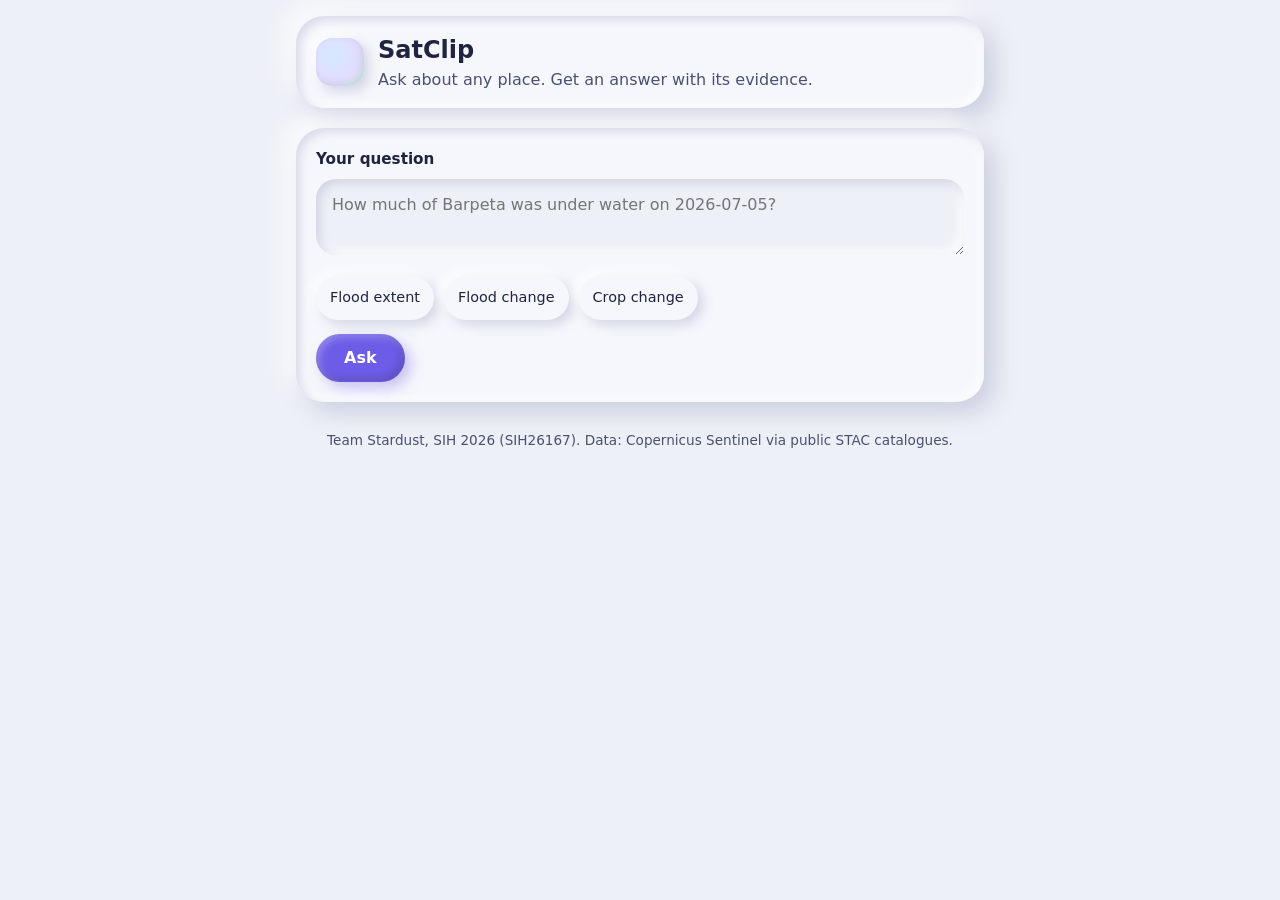
==== frontend/index.html @ f4779ae5 "Run 2: M1 architecture and working backend/frontend scaffold; SOLUTION v1.1, NOVELTY v2, STATE and P" ====
<!doctype html>
<html lang="en">
<head>
  <meta charset="utf-8">
  <meta name="viewport" content="width=device-width, initial-scale=1">
  <title>SatClip</title>
  <link rel="stylesheet" href="styles.css">
</head>
<body>
  <a class="skip" href="#ask">Skip to question</a>
  <header class="top clay">
    <span class="logo" aria-hidden="true"></span>
    <div>
      <h1>SatClip</h1>
      <p class="tag">Ask about any place. Get an answer with its evidence.</p>
    </div>
  </header>

  <main>
    <form id="ask" class="clay panel" autocomplete="off">
      <label for="q" class="label">Your question</label>
      <textarea id="q" rows="2" required minlength="3"
        placeholder="How much of Barpeta was under water on 2026-07-05?"></textarea>
      <div class="chips" role="group" aria-label="Example questions">
        <button type="button" class="chip clay-sm" data-q="How much of Barpeta was under water on 2026-07-05?">Flood extent</button>
        <button type="button" class="chip clay-sm" data-q="Did the flood spread in Barpeta between 2026-06-15 and 2026-07-05?">Flood change</button>
        <button type="button" class="chip clay-sm" data-q="Did the crop decline in Darbhanga between 2026-06-01 and 2026-09-01?">Crop change</button>
      </div>
      <button type="submit" class="go clay-btn">Ask</button>
    </form>

    <section id="understood" class="clay panel hidden" aria-live="polite">
      <h2 class="label">I understood your question as</h2>
      <p id="understood-text"></p>
      <div class="progress clay-inset" aria-hidden="true"><span id="bar"></span></div>
      <p id="progress-text" class="muted"></p>
    </section>

    <section id="card" class="clay panel hidden" aria-live="polite">
      <h2 class="label" id="card-title">Answer</h2>
      <p id="answer" class="answer"></p>
      <div id="evidence" class="chips"></div>
      <p id="next" class="next hidden"></p>
      <p class="muted"><a id="receipt" href="#" target="_blank" rel="noopener">View receipt</a> (re-run this answer)</p>
    </section>
  </main>

  <footer class="muted foot">Team Stardust, SIH 2026 (SIH26167). Data: Copernicus Sentinel via public STAC catalogues.</footer>
  <script src="app.js"></script>
</body>
</html>
---- frontend/styles.css ----
/* SatClip claymorphism tokens: soft extruded surfaces, paired outer and inner shadows,
   pastel palette with text kept at WCAG AA contrast or better. Full UX arrives in M4. */
:root {
  --bg: #eef0f7;
  --surface: #f6f7fc;
  --ink: #1f2440;        /* 13.9:1 on --surface */
  --muted: #4a5070;      /* 7.4:1 on --surface */
  --accent: #6c5ce7;
  --accent-ink: #ffffff;
  --mint: #c9f2e3;
  --peach: #ffe1cc;
  --lilac: #e4dcff;
  --sky: #d3e9ff;
  --warn: #8a4b00;
  --warn-bg: #fff0d6;
  --radius: 28px;
  --shadow-out: 10px 10px 24px rgba(108, 116, 160, .28), -10px -10px 24px rgba(255, 255, 255, .9);
  --shadow-in: inset 4px 4px 10px rgba(108, 116, 160, .22), inset -4px -4px 10px rgba(255, 255, 255, .85);
  --shadow-sm: 5px 5px 12px rgba(108, 116, 160, .25), -5px -5px 12px rgba(255, 255, 255, .9);
  --focus: 0 0 0 4px #ffffff, 0 0 0 7px var(--accent);
}
@media (prefers-color-scheme: dark) {
  :root {
    --bg: #23263a; --surface: #2b2f47; --ink: #eef0fb; --muted: #c2c6e0;
    --mint: #2f5a4c; --peach: #5e4232; --lilac: #463d72; --sky: #2f4a66;
    --warn: #ffd59a; --warn-bg: #4d3a1c;
    --shadow-out: 10px 10px 24px rgba(0, 0, 0, .45), -8px -8px 20px rgba(70, 76, 110, .45);
    --shadow-in: inset 4px 4px 10px rgba(0, 0, 0, .45), inset -4px -4px 10px rgba(70, 76, 110, .4);
    --shadow-sm: 5px 5px 12px rgba(0, 0, 0, .4), -4px -4px 10px rgba(70, 76, 110, .4);
    --focus: 0 0 0 4px var(--bg), 0 0 0 7px #a99cff;
  }
}
* { box-sizing: border-box; }
body {
  margin: 0; background: var(--bg); color: var(--ink);
  font: 16px/1.5 "Nunito", "Segoe UI", system-ui, sans-serif;
  padding: 16px; max-width: 720px; margin-inline: auto;
}
.skip { position: absolute; left: -999px; }
.skip:focus { left: 16px; top: 16px; background: var(--surface); padding: 8px 12px; border-radius: 12px; }
.clay { background: var(--surface); border-radius: var(--radius); box-shadow: var(--shadow-out), var(--shadow-in); }
.clay-sm { background: var(--surface); border-radius: 999px; box-shadow: var(--shadow-sm); }
.clay-inset { background: var(--bg); border-radius: 999px; box-shadow: var(--shadow-in); }
.top { display: flex; gap: 14px; align-items: center; padding: 16px 20px; margin-bottom: 20px; }
.logo { width: 48px; height: 48px; border-radius: 16px; flex: none;
  background: radial-gradient(circle at 35% 35%, var(--sky), var(--lilac) 60%, var(--mint));
  box-shadow: var(--shadow-sm), inset -3px -3px 8px rgba(0,0,0,.08); }
h1 { margin: 0; font-size: 1.5rem; }
.tag, .muted { color: var(--muted); margin: 0; }
.panel { padding: 20px; margin-bottom: 20px; }
.label { display: block; font-weight: 700; font-size: .95rem; margin: 0 0 8px; }
textarea {
  width: 100%; border: 0; resize: vertical; font: inherit; color: var(--ink);
  background: var(--bg); border-radius: 20px; padding: 14px 16px; box-shadow: var(--shadow-in);
}
.chips { display: flex; flex-wrap: wrap; gap: 10px; margin: 14px 0; }
.chip { border: 0; padding: 8px 14px; font: inherit; font-size: .9rem; color: var(--ink); cursor: pointer; min-height: 44px; }
.chip.ev { cursor: default; }
.chip.scene { background: var(--sky); } .chip.date { background: var(--peach); }
.chip.conf { background: var(--mint); } .chip.tiles { background: var(--lilac); }
.go, .clay-btn {
  border: 0; border-radius: 999px; padding: 12px 28px; min-height: 48px; font: inherit; font-weight: 800;
  background: var(--accent); color: var(--accent-ink); cursor: pointer;
  box-shadow: 6px 6px 14px rgba(108, 92, 231, .35), inset -3px -3px 8px rgba(0,0,0,.18), inset 3px 3px 8px rgba(255,255,255,.3);
}
.go:active { transform: translateY(1px); box-shadow: inset 3px 3px 8px rgba(0,0,0,.25); }
:focus-visible { outline: none; box-shadow: var(--focus) !important; }
.progress { height: 14px; overflow: hidden; margin: 12px 0 6px; }
.progress span { display: block; height: 100%; width: 0; border-radius: 999px; background: var(--accent); transition: width .3s; }
.answer { font-size: 1.25rem; font-weight: 800; margin: 0 0 6px; }
.next { background: var(--warn-bg); color: var(--warn); border-radius: 18px; padding: 12px 14px; font-weight: 700; }
.abstain .answer { color: var(--warn); }
.hidden { display: none; }
.foot { text-align: center; font-size: .85rem; padding: 8px 0 24px; }
a { color: var(--accent); }
@media (prefers-color-scheme: dark) { a { color: #b9aeff; } }
@media (prefers-reduced-motion: reduce) { * { transition: none !important; } }
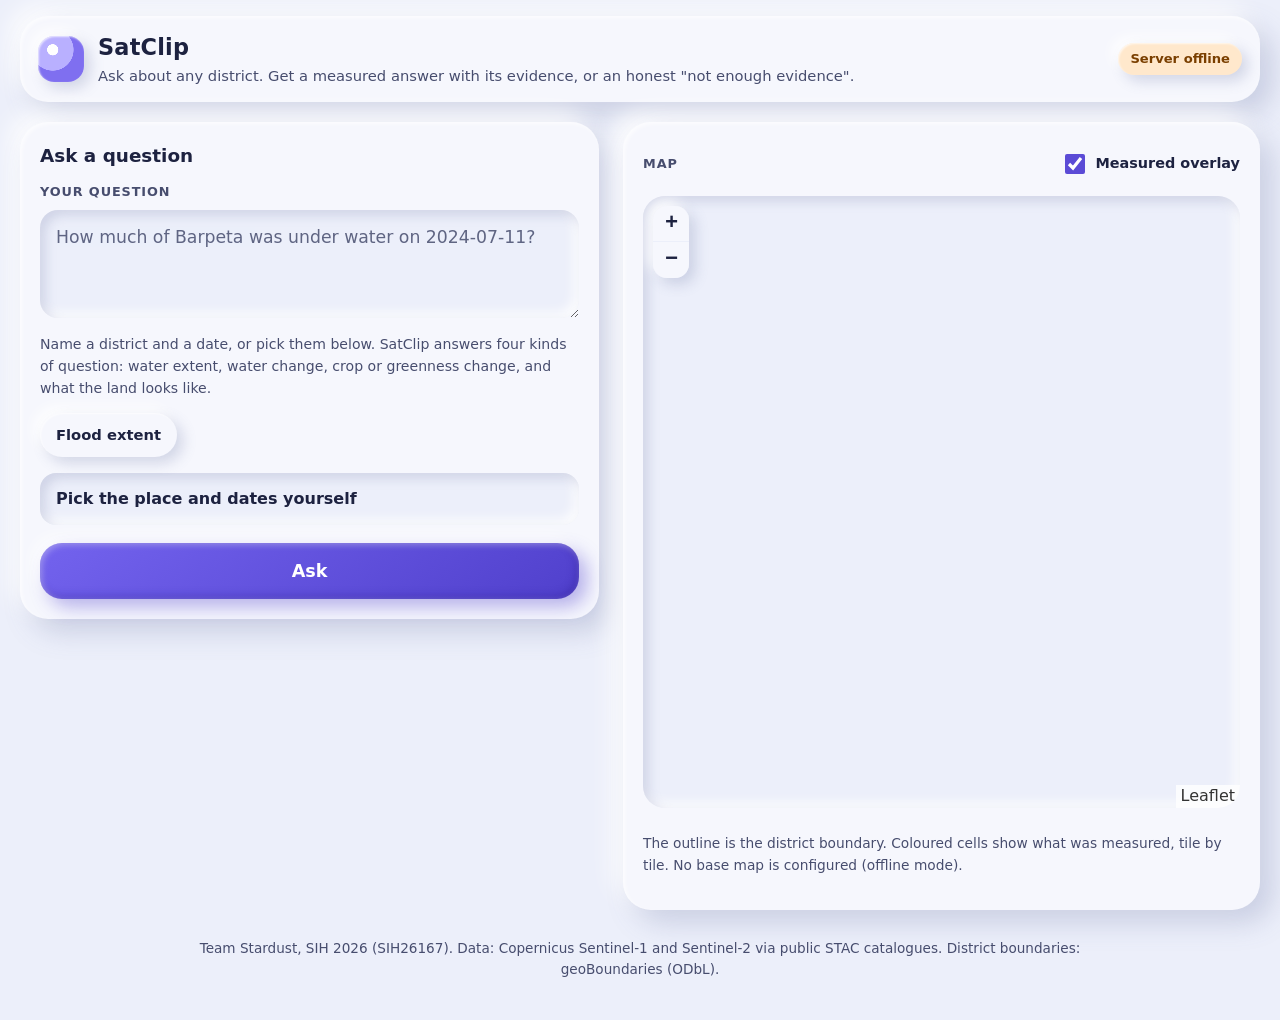
==== commit f4e2e3a2: "Run 5: archive papers 101-125, M4 claymorphism web UI with map, pickers and evidence card; SOLUTION " ====
--- a/frontend/index.html
+++ b/frontend/index.html
@@ -3,49 +3,139 @@
 <head>
   <meta charset="utf-8">
   <meta name="viewport" content="width=device-width, initial-scale=1">
+  <meta name="color-scheme" content="light dark">
   <title>SatClip</title>
+  <meta name="description" content="Ask a plain-language question about an Indian district. Get a measured answer with its satellite evidence, or an honest 'not enough evidence'.">
+  <!-- Leaflet is vendored (frontend/vendor) so the UI also works on air-gapped installs. -->
+  <link rel="stylesheet" href="vendor/leaflet/leaflet.css">
   <link rel="stylesheet" href="styles.css">
 </head>
 <body>
-  <a class="skip" href="#ask">Skip to question</a>
+  <a class="skip" href="#q">Skip to question</a>
+
   <header class="top clay">
     <span class="logo" aria-hidden="true"></span>
-    <div>
+    <div class="brand">
       <h1>SatClip</h1>
-      <p class="tag">Ask about any place. Get an answer with its evidence.</p>
+      <p class="tag">Ask about any district. Get a measured answer with its evidence, or an honest "not enough evidence".</p>
     </div>
+    <span id="status" class="pill clay-sm" role="status" aria-live="polite">Connecting</span>
   </header>
 
-  <main>
-    <form id="ask" class="clay panel" autocomplete="off">
+  <main class="layout">
+    <!-- 1. Ask -->
+    <form id="ask" class="clay panel ask" autocomplete="off" novalidate aria-labelledby="ask-h">
+      <h2 id="ask-h" class="h2">Ask a question</h2>
+
       <label for="q" class="label">Your question</label>
-      <textarea id="q" rows="2" required minlength="3"
-        placeholder="How much of Barpeta was under water on 2026-07-05?"></textarea>
-      <div class="chips" role="group" aria-label="Example questions">
-        <button type="button" class="chip clay-sm" data-q="How much of Barpeta was under water on 2026-07-05?">Flood extent</button>
-        <button type="button" class="chip clay-sm" data-q="Did the flood spread in Barpeta between 2026-06-15 and 2026-07-05?">Flood change</button>
-        <button type="button" class="chip clay-sm" data-q="Did the crop decline in Darbhanga between 2026-06-01 and 2026-09-01?">Crop change</button>
-      </div>
-      <button type="submit" class="go clay-btn">Ask</button>
+      <textarea id="q" rows="3" required minlength="3" maxlength="500" aria-describedby="q-hint q-err"
+        placeholder="How much of Barpeta was under water on 2024-07-11?"></textarea>
+      <p id="q-hint" class="hint">Name a district and a date, or pick them below. SatClip answers four kinds of question: water extent, water change, crop or greenness change, and what the land looks like.</p>
+      <p id="q-err" class="err hidden" role="alert"></p>
+
+      <div class="chips" role="group" aria-label="Example questions" id="examples"></div>
+
+      <details class="more clay-inset" id="more">
+        <summary>Pick the place and dates yourself</summary>
+
+        <div class="field">
+          <label for="place" class="label">District</label>
+          <div class="combo">
+            <input id="place" type="text" role="combobox" aria-autocomplete="list" aria-expanded="false"
+              aria-controls="place-list" aria-describedby="place-hint" placeholder="Start typing, e.g. Barpeta" spellcheck="false">
+            <ul id="place-list" role="listbox" class="listbox clay hidden" aria-label="Matching districts"></ul>
+          </div>
+          <p id="place-hint" class="hint">A picked district is used even if the question names another place.</p>
+          <div id="place-picked" class="picked hidden"></div>
+        </div>
+
+        <fieldset class="field">
+          <legend class="label">Dates</legend>
+          <div class="seg clay-inset" role="radiogroup" aria-label="Date mode">
+            <label><input type="radio" name="mode" value="one" checked><span>One date</span></label>
+            <label><input type="radio" name="mode" value="two"><span>Compare two dates</span></label>
+          </div>
+          <div class="dates">
+            <label class="date"><span id="d1-label">Date</span><input type="date" id="d1" min="2015-01-01"></label>
+            <label class="date hidden" id="d2-wrap"><span>After date</span><input type="date" id="d2" min="2015-01-01"></label>
+          </div>
+          <p class="hint">Each date becomes a search window of plus or minus <span id="half">6</span> days, about one Sentinel-1 revisit.</p>
+        </fieldset>
+      </details>
+
+      <button type="submit" class="go clay-btn" id="go">
+        <span class="go-label">Ask</span>
+      </button>
     </form>
 
-    <section id="understood" class="clay panel hidden" aria-live="polite">
-      <h2 class="label">I understood your question as</h2>
-      <p id="understood-text"></p>
-      <div class="progress clay-inset" aria-hidden="true"><span id="bar"></span></div>
-      <p id="progress-text" class="muted"></p>
+    <!-- 2. What SatClip understood and how far it got -->
+    <section id="understood" class="clay panel hidden" aria-labelledby="u-h">
+      <h2 id="u-h" class="label">I understood your question as</h2>
+      <p id="understood-text" class="understood"></p>
+      <ol class="steps" id="steps" aria-label="Progress">
+        <li data-step="parse">Read the question</li>
+        <li data-step="scenes">Find satellite passes</li>
+        <li data-step="measure">Measure each map tile</li>
+        <li data-step="check">Check confidence</li>
+      </ol>
+      <div class="progress clay-inset" role="progressbar" aria-labelledby="progress-text" aria-valuemin="0" aria-valuemax="100" aria-valuenow="0" id="progress">
+        <span id="bar"></span>
+      </div>
+      <p id="progress-text" class="muted" aria-live="polite"></p>
     </section>
 
-    <section id="card" class="clay panel hidden" aria-live="polite">
-      <h2 class="label" id="card-title">Answer</h2>
+    <!-- 3. The evidence card -->
+    <section id="card" class="clay panel card hidden" tabindex="-1" aria-labelledby="card-title">
+      <div class="card-head">
+        <span id="badge" class="badge"></span>
+        <h2 class="label" id="card-title">Answer</h2>
+      </div>
+      <p id="headline" class="headline"></p>
       <p id="answer" class="answer"></p>
-      <div id="evidence" class="chips"></div>
-      <p id="next" class="next hidden"></p>
-      <p class="muted"><a id="receipt" href="#" target="_blank" rel="noopener">View receipt</a> (re-run this answer)</p>
+
+      <div id="meter-wrap" class="meter-wrap hidden">
+        <div class="meter clay-inset" aria-hidden="true">
+          <span id="meter-fill"></span>
+          <span id="meter-threshold" class="threshold"></span>
+        </div>
+        <p id="meter-text" class="muted small"></p>
+      </div>
+
+      <div id="abstain-box" class="abstain-box hidden">
+        <p id="reason" class="reason"></p>
+        <p id="next" class="next"></p>
+        <div id="choices" class="chips" role="group" aria-label="Choose a district"></div>
+      </div>
+
+      <h3 class="label">Evidence</h3>
+      <ul id="evidence" class="chips evidence" aria-label="Evidence"></ul>
+
+      <details class="drawer clay-inset" id="drawer">
+        <summary>How this was measured</summary>
+        <div id="drawer-body"></div>
+      </details>
+
+      <div class="card-actions">
+        <a id="receipt" class="clay-sm action" href="#" target="_blank" rel="noopener">Open receipt</a>
+        <button type="button" id="copy" class="clay-sm action">Copy receipt ID</button>
+        <button type="button" id="again" class="clay-sm action">Edit question</button>
+      </div>
+    </section>
+
+    <!-- 4. Map -->
+    <section class="clay panel mapbox" aria-labelledby="map-h">
+      <div class="map-head">
+        <h2 id="map-h" class="label">Map</h2>
+        <label class="toggle"><input type="checkbox" id="show-overlay" checked> Measured overlay</label>
+      </div>
+      <div id="map" class="map clay-inset" role="region" aria-label="Map of the district and the measured result. All numbers are also in the evidence card."></div>
+      <ul id="legend" class="legend" aria-label="Map legend"></ul>
+      <p id="map-note" class="muted small">The outline is the district boundary. Coloured cells show what was measured, tile by tile.</p>
     </section>
   </main>
 
-  <footer class="muted foot">Team Stardust, SIH 2026 (SIH26167). Data: Copernicus Sentinel via public STAC catalogues.</footer>
+  <footer class="muted foot">Team Stardust, SIH 2026 (SIH26167). Data: Copernicus Sentinel-1 and Sentinel-2 via public STAC catalogues. District boundaries: geoBoundaries (ODbL).</footer>
+  <script src="vendor/leaflet/leaflet.js"></script>
   <script src="app.js"></script>
 </body>
 </html>
--- a/frontend/vendor/leaflet/leaflet.css
+++ b/frontend/vendor/leaflet/leaflet.css
@@ -0,0 +1,661 @@
+/* required styles */
+
+.leaflet-pane,
+.leaflet-tile,
+.leaflet-marker-icon,
+.leaflet-marker-shadow,
+.leaflet-tile-container,
+.leaflet-pane > svg,
+.leaflet-pane > canvas,
+.leaflet-zoom-box,
+.leaflet-image-layer,
+.leaflet-layer {
+	position: absolute;
+	left: 0;
+	top: 0;
+	}
+.leaflet-container {
+	overflow: hidden;
+	}
+.leaflet-tile,
+.leaflet-marker-icon,
+.leaflet-marker-shadow {
+	-webkit-user-select: none;
+	   -moz-user-select: none;
+	        user-select: none;
+	  -webkit-user-drag: none;
+	}
+/* Prevents IE11 from highlighting tiles in blue */
+.leaflet-tile::selection {
+	background: transparent;
+}
+/* Safari renders non-retina tile on retina better with this, but Chrome is worse */
+.leaflet-safari .leaflet-tile {
+	image-rendering: -webkit-optimize-contrast;
+	}
+/* hack that prevents hw layers "stretching" when loading new tiles */
+.leaflet-safari .leaflet-tile-container {
+	width: 1600px;
+	height: 1600px;
+	-webkit-transform-origin: 0 0;
+	}
+.leaflet-marker-icon,
+.leaflet-marker-shadow {
+	display: block;
+	}
+/* .leaflet-container svg: reset svg max-width decleration shipped in Joomla! (joomla.org) 3.x */
+/* .leaflet-container img: map is broken in FF if you have max-width: 100% on tiles */
+.leaflet-container .leaflet-overlay-pane svg {
+	max-width: none !important;
+	max-height: none !important;
+	}
+.leaflet-container .leaflet-marker-pane img,
+.leaflet-container .leaflet-shadow-pane img,
+.leaflet-container .leaflet-tile-pane img,
+.leaflet-container img.leaflet-image-layer,
+.leaflet-container .leaflet-tile {
+	max-width: none !important;
+	max-height: none !important;
+	width: auto;
+	padding: 0;
+	}
+
+.leaflet-container img.leaflet-tile {
+	/* See: https://bugs.chromium.org/p/chromium/issues/detail?id=600120 */
+	mix-blend-mode: plus-lighter;
+}
+
+.leaflet-container.leaflet-touch-zoom {
+	-ms-touch-action: pan-x pan-y;
+	touch-action: pan-x pan-y;
+	}
+.leaflet-container.leaflet-touch-drag {
+	-ms-touch-action: pinch-zoom;
+	/* Fallback for FF which doesn't support pinch-zoom */
+	touch-action: none;
+	touch-action: pinch-zoom;
+}
+.leaflet-container.leaflet-touch-drag.leaflet-touch-zoom {
+	-ms-touch-action: none;
+	touch-action: none;
+}
+.leaflet-container {
+	-webkit-tap-highlight-color: transparent;
+}
+.leaflet-container a {
+	-webkit-tap-highlight-color: rgba(51, 181, 229, 0.4);
+}
+.leaflet-tile {
+	filter: inherit;
+	visibility: hidden;
+	}
+.leaflet-tile-loaded {
+	visibility: inherit;
+	}
+.leaflet-zoom-box {
+	width: 0;
+	height: 0;
+	-moz-box-sizing: border-box;
+	     box-sizing: border-box;
+	z-index: 800;
+	}
+/* workaround for https://bugzilla.mozilla.org/show_bug.cgi?id=888319 */
+.leaflet-overlay-pane svg {
+	-moz-user-select: none;
+	}
+
+.leaflet-pane         { z-index: 400; }
+
+.leaflet-tile-pane    { z-index: 200; }
+.leaflet-overlay-pane { z-index: 400; }
+.leaflet-shadow-pane  { z-index: 500; }
+.leaflet-marker-pane  { z-index: 600; }
+.leaflet-tooltip-pane   { z-index: 650; }
+.leaflet-popup-pane   { z-index: 700; }
+
+.leaflet-map-pane canvas { z-index: 100; }
+.leaflet-map-pane svg    { z-index: 200; }
+
+.leaflet-vml-shape {
+	width: 1px;
+	height: 1px;
+	}
+.lvml {
+	behavior: url(#default#VML);
+	display: inline-block;
+	position: absolute;
+	}
+
+
+/* control positioning */
+
+.leaflet-control {
+	position: relative;
+	z-index: 800;
+	pointer-events: visiblePainted; /* IE 9-10 doesn't have auto */
+	pointer-events: auto;
+	}
+.leaflet-top,
+.leaflet-bottom {
+	position: absolute;
+	z-index: 1000;
+	pointer-events: none;
+	}
+.leaflet-top {
+	top: 0;
+	}
+.leaflet-right {
+	right: 0;
+	}
+.leaflet-bottom {
+	bottom: 0;
+	}
+.leaflet-left {
+	left: 0;
+	}
+.leaflet-control {
+	float: left;
+	clear: both;
+	}
+.leaflet-right .leaflet-control {
+	float: right;
+	}
+.leaflet-top .leaflet-control {
+	margin-top: 10px;
+	}
+.leaflet-bottom .leaflet-control {
+	margin-bottom: 10px;
+	}
+.leaflet-left .leaflet-control {
+	margin-left: 10px;
+	}
+.leaflet-right .leaflet-control {
+	margin-right: 10px;
+	}
+
+
+/* zoom and fade animations */
+
+.leaflet-fade-anim .leaflet-popup {
+	opacity: 0;
+	-webkit-transition: opacity 0.2s linear;
+	   -moz-transition: opacity 0.2s linear;
+	        transition: opacity 0.2s linear;
+	}
+.leaflet-fade-anim .leaflet-map-pane .leaflet-popup {
+	opacity: 1;
+	}
+.leaflet-zoom-animated {
+	-webkit-transform-origin: 0 0;
+	    -ms-transform-origin: 0 0;
+	        transform-origin: 0 0;
+	}
+svg.leaflet-zoom-animated {
+	will-change: transform;
+}
+
+.leaflet-zoom-anim .leaflet-zoom-animated {
+	-webkit-transition: -webkit-transform 0.25s cubic-bezier(0,0,0.25,1);
+	   -moz-transition:    -moz-transform 0.25s cubic-bezier(0,0,0.25,1);
+	        transition:         transform 0.25s cubic-bezier(0,0,0.25,1);
+	}
+.leaflet-zoom-anim .leaflet-tile,
+.leaflet-pan-anim .leaflet-tile {
+	-webkit-transition: none;
+	   -moz-transition: none;
+	        transition: none;
+	}
+
+.leaflet-zoom-anim .leaflet-zoom-hide {
+	visibility: hidden;
+	}
+
+
+/* cursors */
+
+.leaflet-interactive {
+	cursor: pointer;
+	}
+.leaflet-grab {
+	cursor: -webkit-grab;
+	cursor:    -moz-grab;
+	cursor:         grab;
+	}
+.leaflet-crosshair,
+.leaflet-crosshair .leaflet-interactive {
+	cursor: crosshair;
+	}
+.leaflet-popup-pane,
+.leaflet-control {
+	cursor: auto;
+	}
+.leaflet-dragging .leaflet-grab,
+.leaflet-dragging .leaflet-grab .leaflet-interactive,
+.leaflet-dragging .leaflet-marker-draggable {
+	cursor: move;
+	cursor: -webkit-grabbing;
+	cursor:    -moz-grabbing;
+	cursor:         grabbing;
+	}
+
+/* marker & overlays interactivity */
+.leaflet-marker-icon,
+.leaflet-marker-shadow,
+.leaflet-image-layer,
+.leaflet-pane > svg path,
+.leaflet-tile-container {
+	pointer-events: none;
+	}
+
+.leaflet-marker-icon.leaflet-interactive,
+.leaflet-image-layer.leaflet-interactive,
+.leaflet-pane > svg path.leaflet-interactive,
+svg.leaflet-image-layer.leaflet-interactive path {
+	pointer-events: visiblePainted; /* IE 9-10 doesn't have auto */
+	pointer-events: auto;
+	}
+
+/* visual tweaks */
+
+.leaflet-container {
+	background: #ddd;
+	outline-offset: 1px;
+	}
+.leaflet-container a {
+	color: #0078A8;
+	}
+.leaflet-zoom-box {
+	border: 2px dotted #38f;
+	background: rgba(255,255,255,0.5);
+	}
+
+
+/* general typography */
+.leaflet-container {
+	font-family: "Helvetica Neue", Arial, Helvetica, sans-serif;
+	font-size: 12px;
+	font-size: 0.75rem;
+	line-height: 1.5;
+	}
+
+
+/* general toolbar styles */
+
+.leaflet-bar {
+	box-shadow: 0 1px 5px rgba(0,0,0,0.65);
+	border-radius: 4px;
+	}
+.leaflet-bar a {
+	background-color: #fff;
+	border-bottom: 1px solid #ccc;
+	width: 26px;
+	height: 26px;
+	line-height: 26px;
+	display: block;
+	text-align: center;
+	text-decoration: none;
+	color: black;
+	}
+.leaflet-bar a,
+.leaflet-control-layers-toggle {
+	background-position: 50% 50%;
+	background-repeat: no-repeat;
+	display: block;
+	}
+.leaflet-bar a:hover,
+.leaflet-bar a:focus {
+	background-color: #f4f4f4;
+	}
+.leaflet-bar a:first-child {
+	border-top-left-radius: 4px;
+	border-top-right-radius: 4px;
+	}
+.leaflet-bar a:last-child {
+	border-bottom-left-radius: 4px;
+	border-bottom-right-radius: 4px;
+	border-bottom: none;
+	}
+.leaflet-bar a.leaflet-disabled {
+	cursor: default;
+	background-color: #f4f4f4;
+	color: #bbb;
+	}
+
+.leaflet-touch .leaflet-bar a {
+	width: 30px;
+	height: 30px;
+	line-height: 30px;
+	}
+.leaflet-touch .leaflet-bar a:first-child {
+	border-top-left-radius: 2px;
+	border-top-right-radius: 2px;
+	}
+.leaflet-touch .leaflet-bar a:last-child {
+	border-bottom-left-radius: 2px;
+	border-bottom-right-radius: 2px;
+	}
+
+/* zoom control */
+
+.leaflet-control-zoom-in,
+.leaflet-control-zoom-out {
+	font: bold 18px 'Lucida Console', Monaco, monospace;
+	text-indent: 1px;
+	}
+
+.leaflet-touch .leaflet-control-zoom-in, .leaflet-touch .leaflet-control-zoom-out  {
+	font-size: 22px;
+	}
+
+
+/* layers control */
+
+.leaflet-control-layers {
+	box-shadow: 0 1px 5px rgba(0,0,0,0.4);
+	background: #fff;
+	border-radius: 5px;
+	}
+.leaflet-control-layers-toggle {
+	background-image: url(images/layers.png);
+	width: 36px;
+	height: 36px;
+	}
+.leaflet-retina .leaflet-control-layers-toggle {
+	background-image: url(images/layers-2x.png);
+	background-size: 26px 26px;
+	}
+.leaflet-touch .leaflet-control-layers-toggle {
+	width: 44px;
+	height: 44px;
+	}
+.leaflet-control-layers .leaflet-control-layers-list,
+.leaflet-control-layers-expanded .leaflet-control-layers-toggle {
+	display: none;
+	}
+.leaflet-control-layers-expanded .leaflet-control-layers-list {
+	display: block;
+	position: relative;
+	}
+.leaflet-control-layers-expanded {
+	padding: 6px 10px 6px 6px;
+	color: #333;
+	background: #fff;
+	}
+.leaflet-control-layers-scrollbar {
+	overflow-y: scroll;
+	overflow-x: hidden;
+	padding-right: 5px;
+	}
+.leaflet-control-layers-selector {
+	margin-top: 2px;
+	position: relative;
+	top: 1px;
+	}
+.leaflet-control-layers label {
+	display: block;
+	font-size: 13px;
+	font-size: 1.08333em;
+	}
+.leaflet-control-layers-separator {
+	height: 0;
+	border-top: 1px solid #ddd;
+	margin: 5px -10px 5px -6px;
+	}
+
+/* Default icon URLs */
+.leaflet-default-icon-path { /* used only in path-guessing heuristic, see L.Icon.Default */
+	background-image: url(images/marker-icon.png);
+	}
+
+
+/* attribution and scale controls */
+
+.leaflet-container .leaflet-control-attribution {
+	background: #fff;
+	background: rgba(255, 255, 255, 0.8);
+	margin: 0;
+	}
+.leaflet-control-attribution,
+.leaflet-control-scale-line {
+	padding: 0 5px;
+	color: #333;
+	line-height: 1.4;
+	}
+.leaflet-control-attribution a {
+	text-decoration: none;
+	}
+.leaflet-control-attribution a:hover,
+.leaflet-control-attribution a:focus {
+	text-decoration: underline;
+	}
+.leaflet-attribution-flag {
+	display: inline !important;
+	vertical-align: baseline !important;
+	width: 1em;
+	height: 0.6669em;
+	}
+.leaflet-left .leaflet-control-scale {
+	margin-left: 5px;
+	}
+.leaflet-bottom .leaflet-control-scale {
+	margin-bottom: 5px;
+	}
+.leaflet-control-scale-line {
+	border: 2px solid #777;
+	border-top: none;
+	line-height: 1.1;
+	padding: 2px 5px 1px;
+	white-space: nowrap;
+	-moz-box-sizing: border-box;
+	     box-sizing: border-box;
+	background: rgba(255, 255, 255, 0.8);
+	text-shadow: 1px 1px #fff;
+	}
+.leaflet-control-scale-line:not(:first-child) {
+	border-top: 2px solid #777;
+	border-bottom: none;
+	margin-top: -2px;
+	}
+.leaflet-control-scale-line:not(:first-child):not(:last-child) {
+	border-bottom: 2px solid #777;
+	}
+
+.leaflet-touch .leaflet-control-attribution,
+.leaflet-touch .leaflet-control-layers,
+.leaflet-touch .leaflet-bar {
+	box-shadow: none;
+	}
+.leaflet-touch .leaflet-control-layers,
+.leaflet-touch .leaflet-bar {
+	border: 2px solid rgba(0,0,0,0.2);
+	background-clip: padding-box;
+	}
+
+
+/* popup */
+
+.leaflet-popup {
+	position: absolute;
+	text-align: center;
+	margin-bottom: 20px;
+	}
+.leaflet-popup-content-wrapper {
+	padding: 1px;
+	text-align: left;
+	border-radius: 12px;
+	}
+.leaflet-popup-content {
+	margin: 13px 24px 13px 20px;
+	line-height: 1.3;
+	font-size: 13px;
+	font-size: 1.08333em;
+	min-height: 1px;
+	}
+.leaflet-popup-content p {
+	margin: 17px 0;
+	margin: 1.3em 0;
+	}
+.leaflet-popup-tip-container {
+	width: 40px;
+	height: 20px;
+	position: absolute;
+	left: 50%;
+	margin-top: -1px;
+	margin-left: -20px;
+	overflow: hidden;
+	pointer-events: none;
+	}
+.leaflet-popup-tip {
+	width: 17px;
+	height: 17px;
+	padding: 1px;
+
+	margin: -10px auto 0;
+	pointer-events: auto;
+
+	-webkit-transform: rotate(45deg);
+	   -moz-transform: rotate(45deg);
+	    -ms-transform: rotate(45deg);
+	        transform: rotate(45deg);
+	}
+.leaflet-popup-content-wrapper,
+.leaflet-popup-tip {
+	background: white;
+	color: #333;
+	box-shadow: 0 3px 14px rgba(0,0,0,0.4);
+	}
+.leaflet-container a.leaflet-popup-close-button {
+	position: absolute;
+	top: 0;
+	right: 0;
+	border: none;
+	text-align: center;
+	width: 24px;
+	height: 24px;
+	font: 16px/24px Tahoma, Verdana, sans-serif;
+	color: #757575;
+	text-decoration: none;
+	background: transparent;
+	}
+.leaflet-container a.leaflet-popup-close-button:hover,
+.leaflet-container a.leaflet-popup-close-button:focus {
+	color: #585858;
+	}
+.leaflet-popup-scrolled {
+	overflow: auto;
+	}
+
+.leaflet-oldie .leaflet-popup-content-wrapper {
+	-ms-zoom: 1;
+	}
+.leaflet-oldie .leaflet-popup-tip {
+	width: 24px;
+	margin: 0 auto;
+
+	-ms-filter: "progid:DXImageTransform.Microsoft.Matrix(M11=0.70710678, M12=0.70710678, M21=-0.70710678, M22=0.70710678)";
+	filter: progid:DXImageTransform.Microsoft.Matrix(M11=0.70710678, M12=0.70710678, M21=-0.70710678, M22=0.70710678);
+	}
+
+.leaflet-oldie .leaflet-control-zoom,
+.leaflet-oldie .leaflet-control-layers,
+.leaflet-oldie .leaflet-popup-content-wrapper,
+.leaflet-oldie .leaflet-popup-tip {
+	border: 1px solid #999;
+	}
+
+
+/* div icon */
+
+.leaflet-div-icon {
+	background: #fff;
+	border: 1px solid #666;
+	}
+
+
+/* Tooltip */
+/* Base styles for the element that has a tooltip */
+.leaflet-tooltip {
+	position: absolute;
+	padding: 6px;
+	background-color: #fff;
+	border: 1px solid #fff;
+	border-radius: 3px;
+	color: #222;
+	white-space: nowrap;
+	-webkit-user-select: none;
+	-moz-user-select: none;
+	-ms-user-select: none;
+	user-select: none;
+	pointer-events: none;
+	box-shadow: 0 1px 3px rgba(0,0,0,0.4);
+	}
+.leaflet-tooltip.leaflet-interactive {
+	cursor: pointer;
+	pointer-events: auto;
+	}
+.leaflet-tooltip-top:before,
+.leaflet-tooltip-bottom:before,
+.leaflet-tooltip-left:before,
+.leaflet-tooltip-right:before {
+	position: absolute;
+	pointer-events: none;
+	border: 6px solid transparent;
+	background: transparent;
+	content: "";
+	}
+
+/* Directions */
+
+.leaflet-tooltip-bottom {
+	margin-top: 6px;
+}
+.leaflet-tooltip-top {
+	margin-top: -6px;
+}
+.leaflet-tooltip-bottom:before,
+.leaflet-tooltip-top:before {
+	left: 50%;
+	margin-left: -6px;
+	}
+.leaflet-tooltip-top:before {
+	bottom: 0;
+	margin-bottom: -12px;
+	border-top-color: #fff;
+	}
+.leaflet-tooltip-bottom:before {
+	top: 0;
+	margin-top: -12px;
+	margin-left: -6px;
+	border-bottom-color: #fff;
+	}
+.leaflet-tooltip-left {
+	margin-left: -6px;
+}
+.leaflet-tooltip-right {
+	margin-left: 6px;
+}
+.leaflet-tooltip-left:before,
+.leaflet-tooltip-right:before {
+	top: 50%;
+	margin-top: -6px;
+	}
+.leaflet-tooltip-left:before {
+	right: 0;
+	margin-right: -12px;
+	border-left-color: #fff;
+	}
+.leaflet-tooltip-right:before {
+	left: 0;
+	margin-left: -12px;
+	border-right-color: #fff;
+	}
+
+/* Printing */
+
+@media print {
+	/* Prevent printers from removing background-images of controls. */
+	.leaflet-control {
+		-webkit-print-color-adjust: exact;
+		print-color-adjust: exact;
+		}
+	}
--- a/frontend/styles.css
+++ b/frontend/styles.css
@@ -1,77 +1,229 @@
-/* SatClip claymorphism tokens: soft extruded surfaces, paired outer and inner shadows,
-   pastel palette with text kept at WCAG AA contrast or better. Full UX arrives in M4. */
+/* SatClip claymorphism (M4).
+   Clay = soft extruded surfaces: large radii, an outer shadow pair (dark below right, light above left)
+   plus an inner highlight. Pressed or input surfaces use the inset pair instead.
+   Every text colour below is checked at WCAG AA (4.5:1) or better against the surface it sits on;
+   ratios are noted next to the tokens. Colour is never the only signal: badges carry words and icons. */
 :root {
-  --bg: #eef0f7;
-  --surface: #f6f7fc;
-  --ink: #1f2440;        /* 13.9:1 on --surface */
-  --muted: #4a5070;      /* 7.4:1 on --surface */
-  --accent: #6c5ce7;
-  --accent-ink: #ffffff;
-  --mint: #c9f2e3;
-  --peach: #ffe1cc;
-  --lilac: #e4dcff;
-  --sky: #d3e9ff;
-  --warn: #8a4b00;
-  --warn-bg: #fff0d6;
+  --bg: #eceffa;
+  --surface: #f6f7fd;
+  --ink: #1d2240;        /* 14.5:1 on --surface */
+  --muted: #474d6e;      /* 7.7:1 on --surface, 7.2:1 on --bg */
+  --accent: #5b4bd6;     /* 5.7:1 on --surface, white text on it 6.1:1 */
+  --accent-soft: #e6e1ff;
+  --ok: #0f6b4c;         /* 5.6:1 on --ok-bg */
+  --ok-bg: #d4f5e8;
+  --warn: #7a3f00;       /* 7.0:1 on --warn-bg */
+  --warn-bg: #ffe8cc;
+  --info-bg: #dbeafe;
+  --info: #1e3a8a;       /* 8.5:1 on --info-bg */
+  --lilac: #ece6ff;
   --radius: 28px;
-  --shadow-out: 10px 10px 24px rgba(108, 116, 160, .28), -10px -10px 24px rgba(255, 255, 255, .9);
-  --shadow-in: inset 4px 4px 10px rgba(108, 116, 160, .22), inset -4px -4px 10px rgba(255, 255, 255, .85);
-  --shadow-sm: 5px 5px 12px rgba(108, 116, 160, .25), -5px -5px 12px rgba(255, 255, 255, .9);
-  --focus: 0 0 0 4px #ffffff, 0 0 0 7px var(--accent);
+  --radius-sm: 16px;
+  --shadow-out: 12px 12px 28px rgba(98, 108, 160, .26), -10px -10px 24px rgba(255, 255, 255, .92),
+                inset 2px 2px 4px rgba(255, 255, 255, .7);
+  --shadow-sm: 6px 6px 14px rgba(98, 108, 160, .24), -6px -6px 14px rgba(255, 255, 255, .92),
+               inset 1px 1px 2px rgba(255, 255, 255, .7);
+  --shadow-in: inset 5px 5px 12px rgba(98, 108, 160, .22), inset -5px -5px 12px rgba(255, 255, 255, .9);
+  --focus: 0 0 0 3px var(--surface), 0 0 0 6px var(--accent);
 }
 @media (prefers-color-scheme: dark) {
   :root {
-    --bg: #23263a; --surface: #2b2f47; --ink: #eef0fb; --muted: #c2c6e0;
-    --mint: #2f5a4c; --peach: #5e4232; --lilac: #463d72; --sky: #2f4a66;
-    --warn: #ffd59a; --warn-bg: #4d3a1c;
-    --shadow-out: 10px 10px 24px rgba(0, 0, 0, .45), -8px -8px 20px rgba(70, 76, 110, .45);
-    --shadow-in: inset 4px 4px 10px rgba(0, 0, 0, .45), inset -4px -4px 10px rgba(70, 76, 110, .4);
-    --shadow-sm: 5px 5px 12px rgba(0, 0, 0, .4), -4px -4px 10px rgba(70, 76, 110, .4);
-    --focus: 0 0 0 4px var(--bg), 0 0 0 7px #a99cff;
+    --bg: #1f2236; --surface: #282c45; --ink: #eef0fb; --muted: #c4c8e4; --accent: #a99cff; --accent-soft: #3c3670;
+    --ok: #9af0c9; --ok-bg: #1f4a3b; --warn: #ffd59a; --warn-bg: #4d3a1c; --info: #c7dcff; --info-bg: #263d63;
+    --lilac: #36315e;
+    --shadow-out: 12px 12px 28px rgba(0, 0, 0, .5), -8px -8px 22px rgba(70, 76, 112, .42), inset 1px 1px 2px rgba(255, 255, 255, .06);
+    --shadow-sm: 6px 6px 14px rgba(0, 0, 0, .45), -5px -5px 12px rgba(70, 76, 112, .4), inset 1px 1px 2px rgba(255, 255, 255, .06);
+    --shadow-in: inset 5px 5px 12px rgba(0, 0, 0, .45), inset -4px -4px 10px rgba(70, 76, 112, .38);
+    --focus: 0 0 0 3px var(--bg), 0 0 0 6px var(--accent);
   }
 }
+
 * { box-sizing: border-box; }
+html { -webkit-text-size-adjust: 100%; }
 body {
   margin: 0; background: var(--bg); color: var(--ink);
-  font: 16px/1.5 "Nunito", "Segoe UI", system-ui, sans-serif;
-  padding: 16px; max-width: 720px; margin-inline: auto;
-}
-.skip { position: absolute; left: -999px; }
-.skip:focus { left: 16px; top: 16px; background: var(--surface); padding: 8px 12px; border-radius: 12px; }
-.clay { background: var(--surface); border-radius: var(--radius); box-shadow: var(--shadow-out), var(--shadow-in); }
+  font: 16px/1.55 "Nunito", "Segoe UI", system-ui, -apple-system, sans-serif;
+  padding: 16px; min-height: 100vh;
+}
+.hidden { display: none !important; }
+.skip { position: absolute; left: -999px; z-index: 1000; }
+.skip:focus { left: 16px; top: 16px; background: var(--surface); padding: 8px 12px; border-radius: 12px; box-shadow: var(--focus); }
+:focus-visible { outline: none; box-shadow: var(--focus) !important; }
+a { color: var(--accent); }
+
+/* Clay surfaces */
+.clay { background: var(--surface); border-radius: var(--radius); box-shadow: var(--shadow-out); }
 .clay-sm { background: var(--surface); border-radius: 999px; box-shadow: var(--shadow-sm); }
-.clay-inset { background: var(--bg); border-radius: 999px; box-shadow: var(--shadow-in); }
-.top { display: flex; gap: 14px; align-items: center; padding: 16px 20px; margin-bottom: 20px; }
-.logo { width: 48px; height: 48px; border-radius: 16px; flex: none;
-  background: radial-gradient(circle at 35% 35%, var(--sky), var(--lilac) 60%, var(--mint));
-  box-shadow: var(--shadow-sm), inset -3px -3px 8px rgba(0,0,0,.08); }
-h1 { margin: 0; font-size: 1.5rem; }
-.tag, .muted { color: var(--muted); margin: 0; }
-.panel { padding: 20px; margin-bottom: 20px; }
-.label { display: block; font-weight: 700; font-size: .95rem; margin: 0 0 8px; }
-textarea {
-  width: 100%; border: 0; resize: vertical; font: inherit; color: var(--ink);
-  background: var(--bg); border-radius: 20px; padding: 14px 16px; box-shadow: var(--shadow-in);
-}
-.chips { display: flex; flex-wrap: wrap; gap: 10px; margin: 14px 0; }
-.chip { border: 0; padding: 8px 14px; font: inherit; font-size: .9rem; color: var(--ink); cursor: pointer; min-height: 44px; }
-.chip.ev { cursor: default; }
-.chip.scene { background: var(--sky); } .chip.date { background: var(--peach); }
-.chip.conf { background: var(--mint); } .chip.tiles { background: var(--lilac); }
-.go, .clay-btn {
-  border: 0; border-radius: 999px; padding: 12px 28px; min-height: 48px; font: inherit; font-weight: 800;
-  background: var(--accent); color: var(--accent-ink); cursor: pointer;
-  box-shadow: 6px 6px 14px rgba(108, 92, 231, .35), inset -3px -3px 8px rgba(0,0,0,.18), inset 3px 3px 8px rgba(255,255,255,.3);
-}
-.go:active { transform: translateY(1px); box-shadow: inset 3px 3px 8px rgba(0,0,0,.25); }
-:focus-visible { outline: none; box-shadow: var(--focus) !important; }
-.progress { height: 14px; overflow: hidden; margin: 12px 0 6px; }
-.progress span { display: block; height: 100%; width: 0; border-radius: 999px; background: var(--accent); transition: width .3s; }
-.answer { font-size: 1.25rem; font-weight: 800; margin: 0 0 6px; }
-.next { background: var(--warn-bg); color: var(--warn); border-radius: 18px; padding: 12px 14px; font-weight: 700; }
-.abstain .answer { color: var(--warn); }
-.hidden { display: none; }
-.foot { text-align: center; font-size: .85rem; padding: 8px 0 24px; }
-a { color: var(--accent); }
-@media (prefers-color-scheme: dark) { a { color: #b9aeff; } }
-@media (prefers-reduced-motion: reduce) { * { transition: none !important; } }
+.clay-inset { background: var(--bg); border-radius: var(--radius-sm); box-shadow: var(--shadow-in); }
+.panel { padding: 20px; margin: 0 0 20px; }
+
+/* Header */
+.top { display: flex; gap: 14px; align-items: center; padding: 14px 18px; margin: 0 auto 20px; max-width: 1240px; }
+.brand { flex: 1; min-width: 0; }
+.logo { width: 46px; height: 46px; flex: none; border-radius: 16px;
+  background: radial-gradient(circle at 32% 30%, #fff 0 12%, #b9b0ff 13% 46%, #7f6ff0 47% 100%);
+  box-shadow: var(--shadow-sm); }
+h1 { margin: 0; font-size: 1.4rem; letter-spacing: .2px; }
+.tag { margin: 0; color: var(--muted); font-size: .92rem; }
+.pill { padding: 6px 12px; font-size: .82rem; font-weight: 700; white-space: nowrap; }
+.pill.ok { color: var(--ok); background: var(--ok-bg); }
+.pill.bad { color: var(--warn); background: var(--warn-bg); }
+
+/* Layout: one column on phones, question and card left with a sticky map right on wide screens */
+.layout { max-width: 1240px; margin: 0 auto; display: grid; grid-template-columns: minmax(0, 1fr); }
+@media (min-width: 980px) {
+  .layout { grid-template-columns: minmax(0, 1fr) minmax(0, 1.1fr); column-gap: 24px; align-items: start; }
+  .layout > .panel:not(.mapbox) { grid-column: 1; }
+  .mapbox { grid-column: 2; grid-row: 1 / span 3; position: sticky; top: 16px; }
+  .mapbox .map { height: min(68vh, 640px); }
+}
+
+.h2 { margin: 0 0 12px; font-size: 1.15rem; }
+.label { display: block; font-weight: 800; font-size: .8rem; letter-spacing: .07em; text-transform: uppercase; color: var(--muted); margin: 0 0 8px; }
+.hint { margin: 8px 0 0; color: var(--muted); font-size: .88rem; }
+.err { margin: 8px 0 0; color: var(--warn); background: var(--warn-bg); padding: 8px 12px; border-radius: 12px; font-weight: 700; }
+.muted { color: var(--muted); }
+.small { font-size: .86rem; }
+
+textarea, input[type=text], input[type=date] {
+  width: 100%; border: 0; border-radius: 18px; padding: 14px 16px; font: inherit; color: var(--ink);
+  background: var(--bg); box-shadow: var(--shadow-in); resize: vertical; min-height: 48px;
+}
+textarea { font-size: 1.08rem; }
+::placeholder { color: var(--muted); opacity: .85; }
+
+/* Chips and buttons: all at least 44px tall for touch */
+.chips { display: flex; flex-wrap: wrap; gap: 10px; margin: 14px 0 0; padding: 0; list-style: none; }
+.chip { border: 0; padding: 10px 16px; min-height: 44px; font: inherit; font-size: .92rem; font-weight: 700; color: var(--ink); cursor: pointer; display: inline-flex; align-items: center; gap: 8px; }
+.chip:hover { transform: translateY(-1px); }
+.chip:active, .chip[aria-pressed=true] { box-shadow: var(--shadow-in); transform: none; }
+.go { margin-top: 18px; width: 100%; min-height: 56px; border: 0; border-radius: 22px; font: inherit; font-size: 1.1rem; font-weight: 800;
+  color: #fff; background: linear-gradient(145deg, #7363ee, #5040cc); cursor: pointer;
+  box-shadow: 8px 8px 18px rgba(80, 64, 204, .38), -6px -6px 16px rgba(255, 255, 255, .85), inset 2px 2px 6px rgba(255, 255, 255, .35), inset -3px -3px 8px rgba(40, 24, 140, .35); }
+.go:active { transform: translateY(1px); box-shadow: inset 4px 4px 10px rgba(40, 24, 140, .45); }
+.go[disabled] { opacity: .7; cursor: progress; }
+@media (prefers-color-scheme: dark) { .go { box-shadow: 8px 8px 18px rgba(0, 0, 0, .5), inset 2px 2px 6px rgba(255, 255, 255, .25); } }
+
+/* Optional place and date pickers */
+.more { margin-top: 16px; padding: 4px 16px; }
+.more[open] { padding-bottom: 16px; }
+.more summary, .drawer summary { cursor: pointer; font-weight: 800; min-height: 44px; display: flex; align-items: center; border-radius: 12px; }
+.field { margin: 14px 0 0; border: 0; padding: 0; min-width: 0; }
+.combo { position: relative; }
+.listbox { position: absolute; left: 0; right: 0; top: calc(100% + 8px); z-index: 1200; margin: 0; padding: 8px; list-style: none; max-height: 260px; overflow: auto; border-radius: 20px; }
+.listbox li { padding: 10px 12px; border-radius: 12px; cursor: pointer; min-height: 44px; display: flex; justify-content: space-between; gap: 8px; }
+.listbox li .st { color: var(--muted); font-size: .88rem; }
+.listbox li[aria-selected=true], .listbox li:hover { background: var(--accent-soft); }
+.picked { margin-top: 10px; }
+.picked .chip { background: var(--accent-soft); }
+.seg { display: inline-flex; padding: 5px; gap: 4px; border-radius: 999px; flex-wrap: wrap; }
+.seg label { position: relative; }
+.seg input { position: absolute; opacity: 0; inset: 0; }
+.seg span { display: inline-flex; align-items: center; min-height: 40px; padding: 6px 16px; border-radius: 999px; font-weight: 700; cursor: pointer; }
+.seg input:checked + span { background: var(--surface); box-shadow: var(--shadow-sm); color: var(--accent); }
+.seg input:focus-visible + span { box-shadow: var(--focus); }
+.dates { display: grid; grid-template-columns: repeat(auto-fit, minmax(160px, 1fr)); gap: 12px; margin-top: 12px; }
+.date span { display: block; font-weight: 700; font-size: .9rem; margin-bottom: 6px; }
+
+/* Understood and progress */
+.understood { font-size: 1.05rem; font-weight: 700; margin: 0 0 12px; }
+.steps { list-style: none; margin: 0 0 14px; padding: 0; display: grid; gap: 6px; }
+.steps li { display: flex; align-items: center; gap: 10px; color: var(--muted); }
+.steps li::before { content: ""; width: 22px; height: 22px; flex: none; border-radius: 50%; background: var(--bg); box-shadow: var(--shadow-in); }
+.steps li.active { color: var(--ink); font-weight: 700; }
+.steps li.active::before { background: var(--accent-soft); box-shadow: 0 0 0 3px var(--accent) inset; }
+.steps li.done { color: var(--ink); }
+.steps li.done::before { content: "\2713"; display: grid; place-items: center; font-weight: 900; font-size: .8rem; color: #fff; background: var(--ok); box-shadow: var(--shadow-sm); }
+@media (prefers-color-scheme: dark) { .steps li.done::before { color: #10261d; } }
+.progress { height: 16px; border-radius: 999px; overflow: hidden; }
+.progress span { display: block; height: 100%; width: 0; border-radius: 999px; background: linear-gradient(90deg, #9d90ff, #6c5ce7); transition: width .25s ease; }
+.progress.indeterminate span { width: 35%; animation: slide 1.2s ease-in-out infinite; }
+@keyframes slide { 0% { margin-left: -35%; } 100% { margin-left: 100%; } }
+
+/* Evidence card */
+.card:focus { outline: none; }
+.card-head { display: flex; align-items: center; gap: 10px; }
+.card-head .label { margin: 0; }
+.card-head { flex-wrap: wrap; }
+.badge { white-space: nowrap; display: inline-flex; align-items: center; gap: 6px; padding: 6px 12px; border-radius: 999px; font-weight: 800; font-size: .85rem; }
+.badge.ok { color: var(--ok); background: var(--ok-bg); }
+.badge.ok::before { content: "\2713"; }
+.badge.input { color: var(--info); background: var(--info-bg); }
+.badge.input::before { content: "?"; font-weight: 900; }
+.steps li.skipped { text-decoration: line-through; opacity: .75; }
+.badge.abstain { color: var(--warn); background: var(--warn-bg); }
+.badge.abstain::before { content: "\25CB"; }
+.headline { font-size: clamp(2rem, 7vw, 2.8rem); font-weight: 900; margin: 14px 0 0; line-height: 1.1; letter-spacing: -.5px; }
+.headline small { font-size: .45em; font-weight: 800; color: var(--muted); letter-spacing: 0; }
+.answer { font-size: 1.05rem; margin: 8px 0 0; }
+.card.abstain { background: linear-gradient(160deg, var(--surface), var(--warn-bg) 260%); }
+
+.meter-wrap { margin-top: 16px; }
+.meter { position: relative; height: 18px; border-radius: 999px; overflow: visible; }
+.meter #meter-fill { position: absolute; left: 0; top: 0; bottom: 0; border-radius: 999px; background: linear-gradient(90deg, #f6b26b, #6cc9a1); }
+.meter .threshold { position: absolute; top: -6px; bottom: -6px; width: 3px; border-radius: 2px; background: var(--ink); }
+.meter-wrap p { margin: 6px 0 0; }
+
+.abstain-box { margin-top: 16px; padding: 14px 16px; border-radius: 20px; background: var(--warn-bg); color: var(--warn); }
+.abstain-box p { margin: 0 0 6px; }
+.abstain-box.input { background: var(--info-bg); color: var(--info); }
+.reason { font-weight: 800; }
+.next { color: var(--ink); }
+@media (prefers-color-scheme: dark) { .next { color: var(--warn); } }
+.abstain-box .chip { background: var(--surface); }
+
+.evidence { margin-top: 4px; }
+.evidence li { padding: 8px 14px; min-height: 40px; display: inline-flex; align-items: center; gap: 8px; font-size: .9rem; font-weight: 700; border-radius: 999px; box-shadow: var(--shadow-sm); }
+.evidence .s1 { background: var(--info-bg); color: var(--info); }
+.evidence .s2 { background: var(--ok-bg); color: var(--ok); }
+.evidence .meta { background: var(--lilac); color: var(--ink); }
+.evidence .warnchip { background: var(--warn-bg); color: var(--warn); }
+.evidence .sensor { font-weight: 900; padding: 2px 8px; border-radius: 999px; background: var(--surface); color: var(--ink); font-size: .78rem; }
+h3.label { margin-top: 18px; }
+
+.drawer { margin-top: 16px; padding: 4px 16px; }
+.drawer[open] { padding-bottom: 14px; }
+.drawer h4 { margin: 12px 0 4px; font-size: .95rem; }
+.drawer p, .drawer ul { margin: 0 0 6px; }
+.drawer ul { padding-left: 20px; }
+.bars { list-style: none; padding: 0 !important; display: grid; gap: 8px; }
+.bars li { display: grid; grid-template-columns: 120px 1fr 48px; gap: 8px; align-items: center; font-size: .9rem; }
+.bars .bar { height: 12px; border-radius: 999px; background: var(--bg); box-shadow: var(--shadow-in); overflow: hidden; }
+.bars .bar span { display: block; height: 100%; background: var(--accent); border-radius: 999px; }
+.numbers { display: grid; grid-template-columns: repeat(auto-fit, minmax(140px, 1fr)); gap: 10px; margin: 6px 0; }
+.numbers div { padding: 10px 12px; border-radius: 16px; background: var(--surface); box-shadow: var(--shadow-sm); }
+.numbers b { display: block; font-size: 1.15rem; }
+.numbers span { font-size: .82rem; color: var(--muted); }
+
+.card-actions { display: flex; flex-wrap: wrap; gap: 10px; margin-top: 18px; }
+.action { border: 0; padding: 10px 16px; min-height: 44px; font: inherit; font-weight: 700; color: var(--ink); text-decoration: none; display: inline-flex; align-items: center; cursor: pointer; }
+
+/* Map */
+.map-head { display: flex; justify-content: space-between; align-items: center; gap: 12px; }
+.map-head .label { margin: 0; }
+.toggle { display: inline-flex; align-items: center; gap: 8px; font-weight: 700; font-size: .9rem; min-height: 44px; cursor: pointer; }
+.toggle input { width: 20px; height: 20px; accent-color: var(--accent); }
+.map { height: 340px; margin-top: 10px; overflow: hidden; border-radius: 22px; }
+.leaflet-container { background: var(--bg); font: inherit; }
+.leaflet-bar { border: 0 !important; box-shadow: var(--shadow-sm) !important; border-radius: 14px !important; overflow: hidden; }
+.leaflet-bar a { background: var(--surface) !important; color: var(--ink) !important; border-color: var(--bg) !important; width: 36px !important; height: 36px !important; line-height: 36px !important; }
+.legend { list-style: none; padding: 0; margin: 12px 0 0; display: flex; flex-wrap: wrap; gap: 8px 16px; font-size: .9rem; }
+.legend li { display: inline-flex; align-items: center; gap: 8px; }
+.legend i { width: 16px; height: 16px; border-radius: 6px; display: inline-block; box-shadow: var(--shadow-sm); }
+
+.foot { text-align: center; font-size: .85rem; margin: 8px auto 24px; max-width: 900px; }
+
+@media (prefers-reduced-motion: reduce) {
+  * { transition: none !important; animation: none !important; }
+  .chip:hover { transform: none; }
+}
+@media (max-width: 560px) {
+  .top { flex-wrap: wrap; }
+  .tag { font-size: .86rem; }
+  .logo { width: 38px; height: 38px; }
+}
+@media (max-width: 420px) {
+  body { padding: 12px; }
+  .panel { padding: 16px; }
+  .bars li { grid-template-columns: 90px 1fr 42px; }
+}
